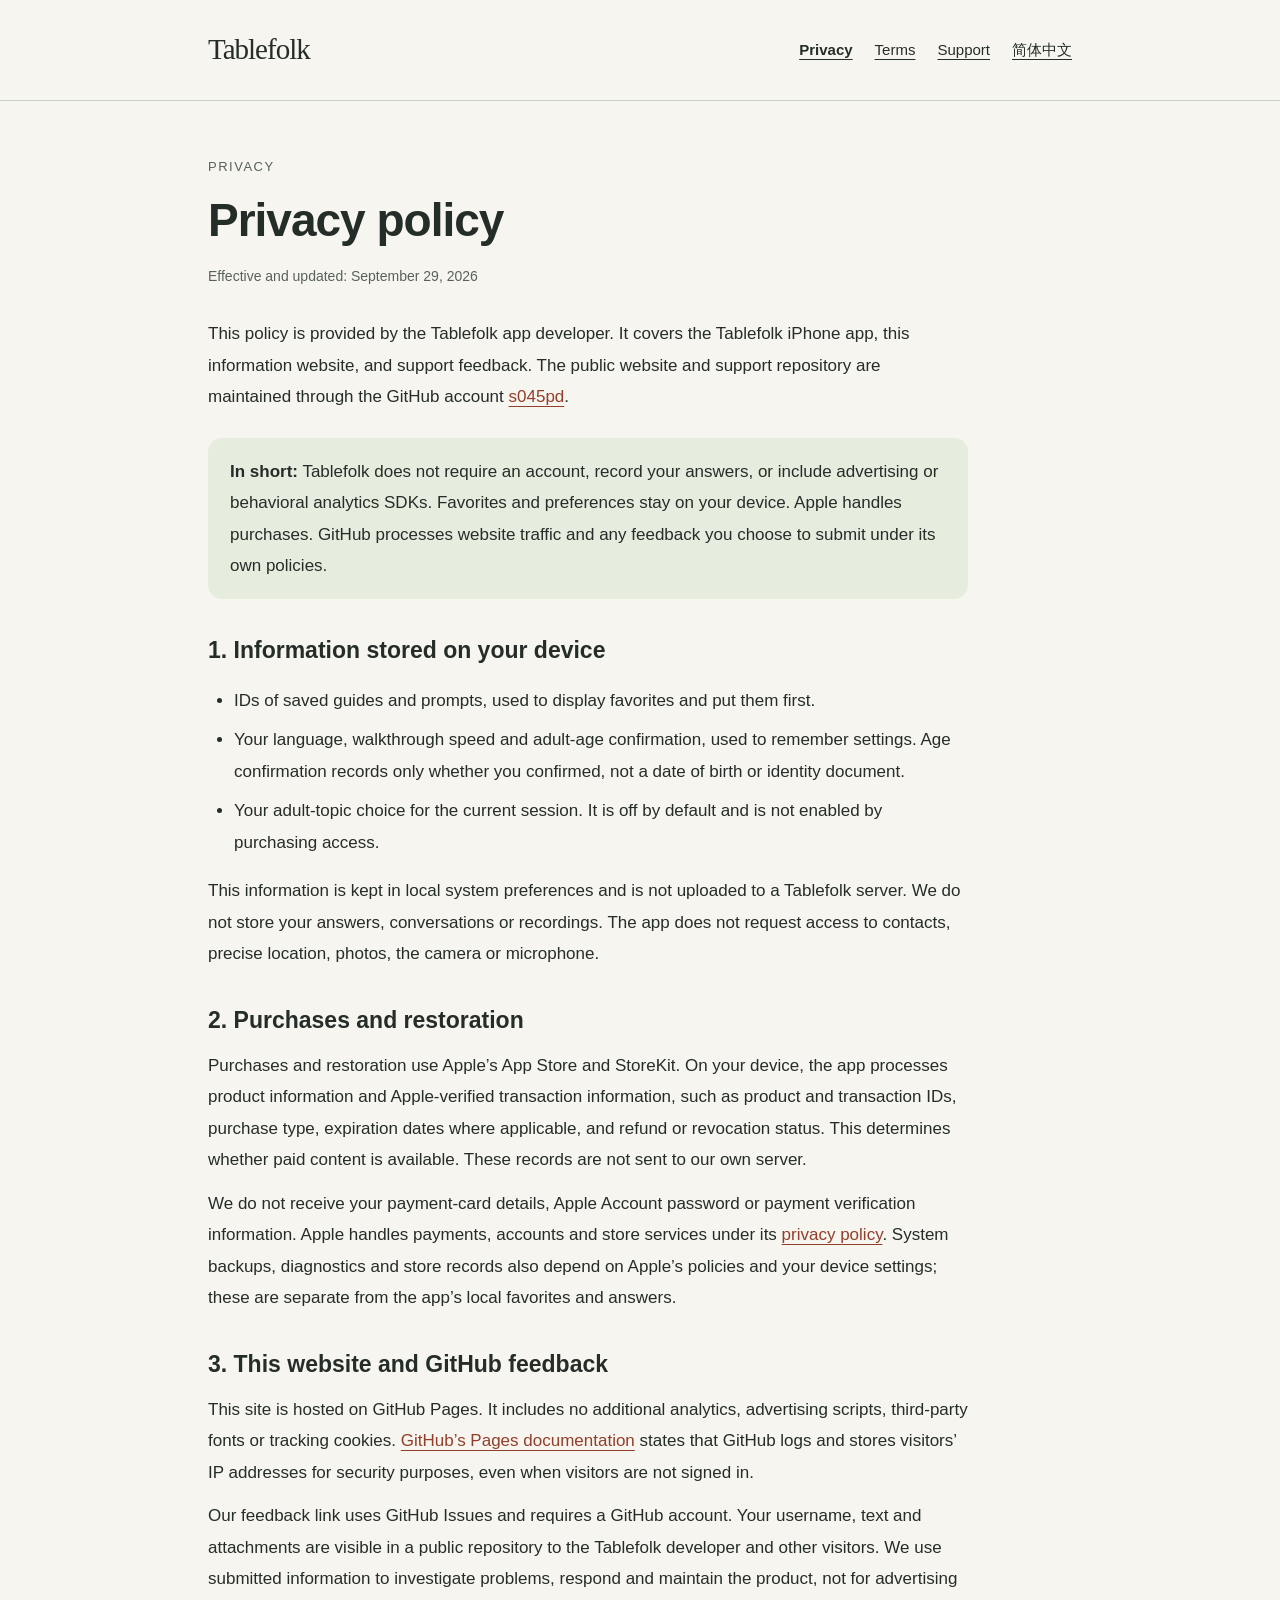
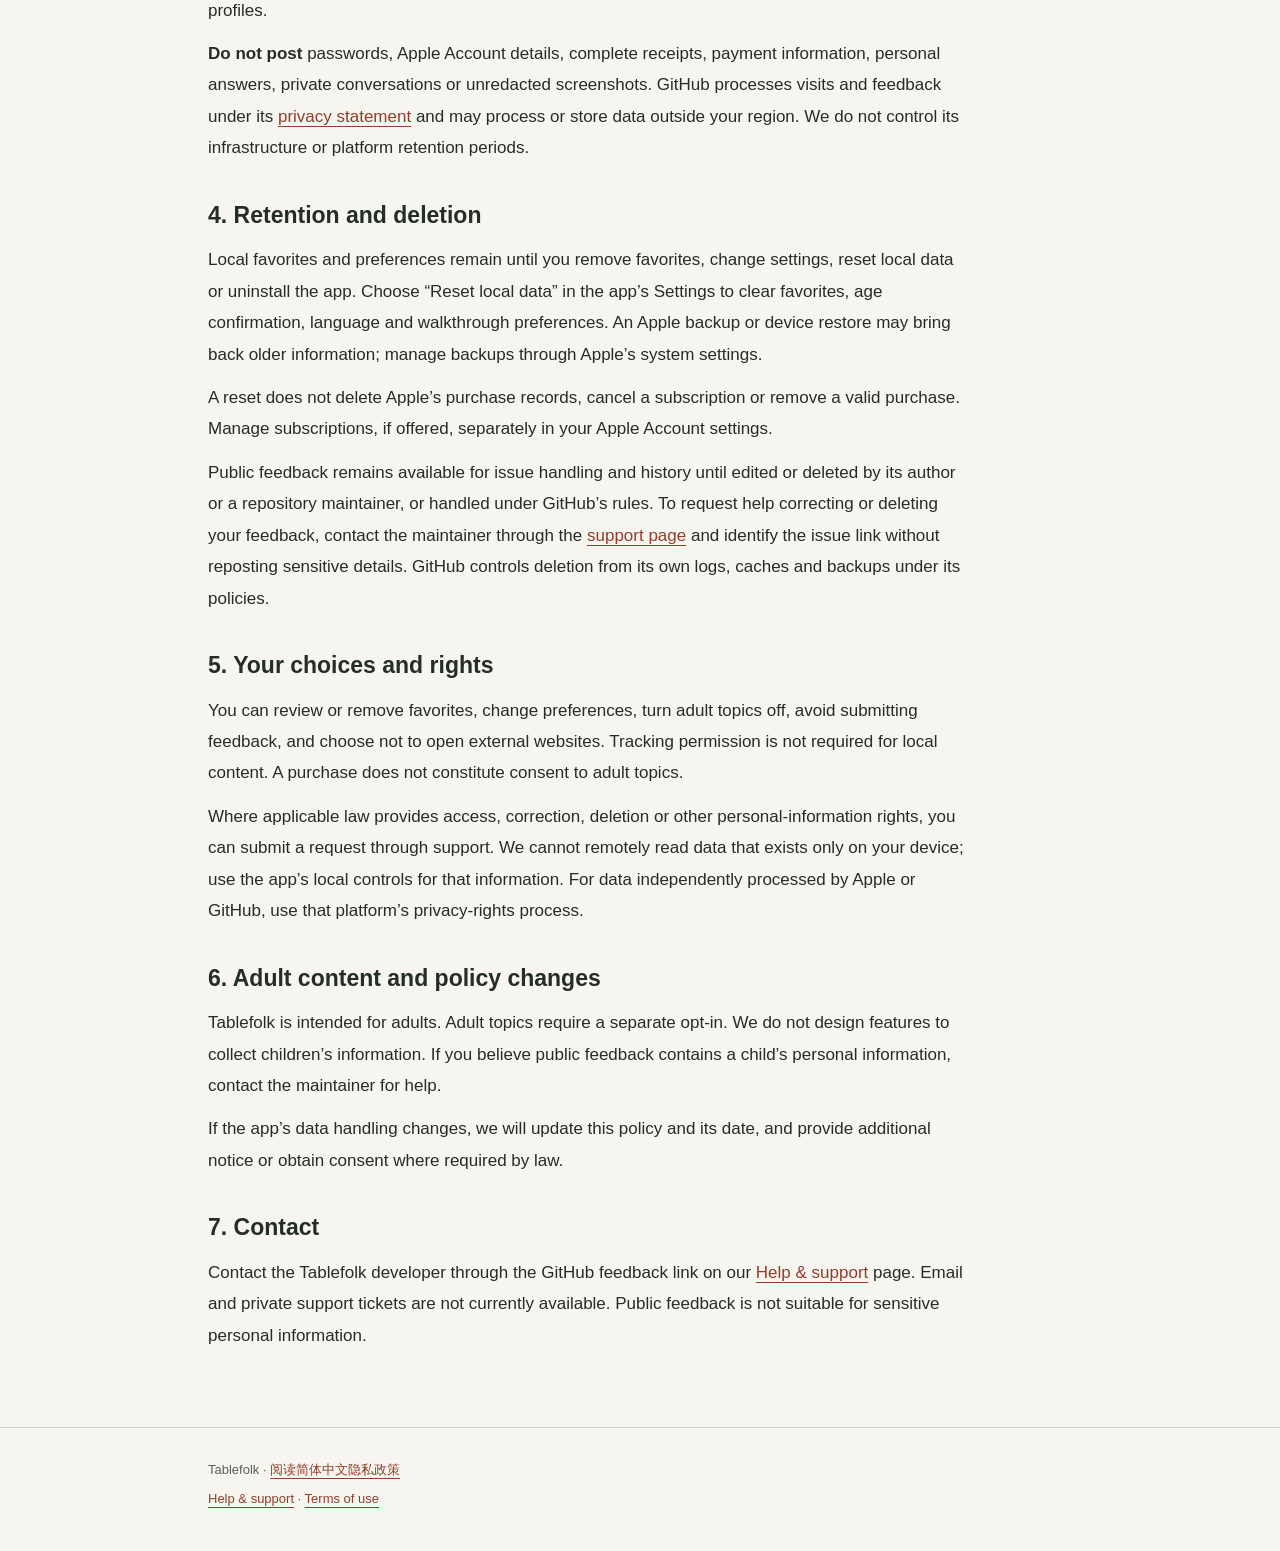
==== privacy-en.html @ b2bff4c4 "Publish bilingual Tablefolk privacy, terms and support pages" ====
<!doctype html>
<html lang="en">
<head>
  <meta charset="utf-8">
  <meta name="viewport" content="width=device-width, initial-scale=1">
  <meta name="description" content="Tablefolk privacy policy: on-device preferences, Apple purchases, GitHub Pages traffic and public support feedback.">
  <title>Privacy Policy · Tablefolk</title>
  <link rel="stylesheet" href="styles.css">
</head>
<body>
<a class="skip" href="#content">Skip to content</a>
<header><div class="shell header-row"><a class="brand" href="index.html">Tablefolk</a><nav aria-label="Site navigation"><a href="privacy-en.html" aria-current="page">Privacy</a><a href="terms-en.html">Terms</a><a href="support-en.html">Support</a><a href="privacy.html" lang="zh-Hans">简体中文</a></nav></div></header>
<div class="shell"><main id="content">
  <p class="eyebrow">Privacy</p><h1>Privacy policy</h1>
  <p class="meta">Effective and updated: September 29, 2026</p>
  <p>This policy is provided by the Tablefolk app developer. It covers the Tablefolk iPhone app, this information website, and support feedback. The public website and support repository are maintained through the GitHub account <a href="https://github.com/s045pd">s045pd</a>.</p>
  <div class="note"><p><strong>In short:</strong> Tablefolk does not require an account, record your answers, or include advertising or behavioral analytics SDKs. Favorites and preferences stay on your device. Apple handles purchases. GitHub processes website traffic and any feedback you choose to submit under its own policies.</p></div>
  <h2>1. Information stored on your device</h2>
  <ul>
    <li>IDs of saved guides and prompts, used to display favorites and put them first.</li>
    <li>Your language, walkthrough speed and adult-age confirmation, used to remember settings. Age confirmation records only whether you confirmed, not a date of birth or identity document.</li>
    <li>Your adult-topic choice for the current session. It is off by default and is not enabled by purchasing access.</li>
  </ul>
  <p>This information is kept in local system preferences and is not uploaded to a Tablefolk server. We do not store your answers, conversations or recordings. The app does not request access to contacts, precise location, photos, the camera or microphone.</p>
  <h2>2. Purchases and restoration</h2>
  <p>Purchases and restoration use Apple’s App Store and StoreKit. On your device, the app processes product information and Apple-verified transaction information, such as product and transaction IDs, purchase type, expiration dates where applicable, and refund or revocation status. This determines whether paid content is available. These records are not sent to our own server.</p>
  <p>We do not receive your payment-card details, Apple Account password or payment verification information. Apple handles payments, accounts and store services under its <a href="https://www.apple.com/legal/privacy/">privacy policy</a>. System backups, diagnostics and store records also depend on Apple’s policies and your device settings; these are separate from the app’s local favorites and answers.</p>
  <h2>3. This website and GitHub feedback</h2>
  <p>This site is hosted on GitHub Pages. It includes no additional analytics, advertising scripts, third-party fonts or tracking cookies. <a href="https://docs.github.com/en/pages/getting-started-with-github-pages/what-is-github-pages">GitHub’s Pages documentation</a> states that GitHub logs and stores visitors’ IP addresses for security purposes, even when visitors are not signed in.</p>
  <p>Our feedback link uses GitHub Issues and requires a GitHub account. Your username, text and attachments are visible in a public repository to the Tablefolk developer and other visitors. We use submitted information to investigate problems, respond and maintain the product, not for advertising profiles.</p>
  <p><strong>Do not post</strong> passwords, Apple Account details, complete receipts, payment information, personal answers, private conversations or unredacted screenshots. GitHub processes visits and feedback under its <a href="https://docs.github.com/en/site-policy/privacy-policies/github-general-privacy-statement">privacy statement</a> and may process or store data outside your region. We do not control its infrastructure or platform retention periods.</p>
  <h2>4. Retention and deletion</h2>
  <p>Local favorites and preferences remain until you remove favorites, change settings, reset local data or uninstall the app. Choose “Reset local data” in the app’s Settings to clear favorites, age confirmation, language and walkthrough preferences. An Apple backup or device restore may bring back older information; manage backups through Apple’s system settings.</p>
  <p>A reset does not delete Apple’s purchase records, cancel a subscription or remove a valid purchase. Manage subscriptions, if offered, separately in your Apple Account settings.</p>
  <p>Public feedback remains available for issue handling and history until edited or deleted by its author or a repository maintainer, or handled under GitHub’s rules. To request help correcting or deleting your feedback, contact the maintainer through the <a href="support-en.html">support page</a> and identify the issue link without reposting sensitive details. GitHub controls deletion from its own logs, caches and backups under its policies.</p>
  <h2>5. Your choices and rights</h2>
  <p>You can review or remove favorites, change preferences, turn adult topics off, avoid submitting feedback, and choose not to open external websites. Tracking permission is not required for local content. A purchase does not constitute consent to adult topics.</p>
  <p>Where applicable law provides access, correction, deletion or other personal-information rights, you can submit a request through support. We cannot remotely read data that exists only on your device; use the app’s local controls for that information. For data independently processed by Apple or GitHub, use that platform’s privacy-rights process.</p>
  <h2>6. Adult content and policy changes</h2>
  <p>Tablefolk is intended for adults. Adult topics require a separate opt-in. We do not design features to collect children’s information. If you believe public feedback contains a child’s personal information, contact the maintainer for help.</p>
  <p>If the app’s data handling changes, we will update this policy and its date, and provide additional notice or obtain consent where required by law.</p>
  <h2>7. Contact</h2>
  <p>Contact the Tablefolk developer through the GitHub feedback link on our <a href="support-en.html">Help &amp; support</a> page. Email and private support tickets are not currently available. Public feedback is not suitable for sensitive personal information.</p>
</main></div>
<footer><div class="shell"><p>Tablefolk · <a href="privacy.html" lang="zh-Hans">阅读简体中文隐私政策</a></p><p><a href="support-en.html">Help &amp; support</a> · <a href="terms-en.html">Terms of use</a></p></div></footer>
</body></html>
---- styles.css ----
:root{color-scheme:light;--paper:#f7f5ef;--ink:#252d29;--muted:#56625b;--sage:#e6eddf;--line:#c9d1c5;--accent:#913f2b}
*{box-sizing:border-box}
html{scroll-behavior:smooth}
body{margin:0;background:var(--paper);color:var(--ink);font-family:-apple-system,BlinkMacSystemFont,"Segoe UI","PingFang SC","Microsoft YaHei",sans-serif;font-size:17px;line-height:1.85}
a{color:var(--accent);text-underline-offset:4px;overflow-wrap:anywhere}
a:hover{text-decoration-thickness:2px}
a:focus-visible{outline:3px solid var(--accent);outline-offset:5px;border-radius:3px}
.skip{position:absolute;top:8px;left:16px;transform:translateY(-150%);background:white;padding:8px 16px;z-index:2}
.skip:focus{transform:none}
.shell{max-width:920px;margin:auto;padding:0 28px}
header{border-bottom:1px solid var(--line)}
.header-row{display:flex;justify-content:space-between;align-items:center;gap:20px;padding-top:23px;padding-bottom:23px;flex-wrap:wrap}
.brand{font-family:Georgia,"Times New Roman",serif;font-size:29px;color:var(--ink);text-decoration:none;letter-spacing:-1px}
nav{display:flex;gap:10px 22px;flex-wrap:wrap}
nav a{font-size:15px;color:var(--ink);padding:5px 0}
nav a[aria-current="page"]{font-weight:700}
main{padding:54px 0 64px;max-width:760px}
.eyebrow{margin:0 0 12px;color:var(--muted);font-size:13px;letter-spacing:1.5px;text-transform:uppercase}
h1{font-size:clamp(32px,6vw,46px);line-height:1.3;letter-spacing:-1px;margin:0 0 14px}
h2{font-size:23px;line-height:1.5;margin:34px 0 10px}
h3{font-size:18px;line-height:1.6;margin:22px 0 8px}
p{margin:12px 0}
.meta{font-size:14px;color:var(--muted);margin-bottom:28px}
.lead{font-size:20px;line-height:1.75;max-width:690px}
.note{background:var(--sage);padding:18px 22px;border-radius:14px;margin:25px 0}
.note p:first-child{margin-top:0}.note p:last-child{margin-bottom:0}
ul,ol{padding-left:26px}li{margin:8px 0}
.cards{display:grid;grid-template-columns:repeat(3,1fr);gap:16px;margin:30px 0}
.card{display:block;padding:22px;background:white;border:1px solid var(--line);border-radius:15px;text-decoration:none;color:var(--ink)}
.card strong{display:block;font-size:19px;margin-bottom:9px}.card span{font-size:15px;color:var(--muted)}
.card:hover{border-color:var(--accent)}
.button{display:inline-block;background:var(--ink);color:white;padding:10px 20px;border-radius:10px;text-decoration:none;margin:8px 0}
footer{border-top:1px solid var(--line);padding:25px 0 35px;color:var(--muted);font-size:13px}
footer p{margin:5px 0}
@media(max-width:620px){body{font-size:16px}.shell{padding:0 22px}main{padding-top:35px}.header-row{gap:10px}.cards{grid-template-columns:1fr}.card{padding:19px}.note{padding:16px 18px}nav{gap:8px 18px}}
@media(prefers-reduced-motion:reduce){html{scroll-behavior:auto}}
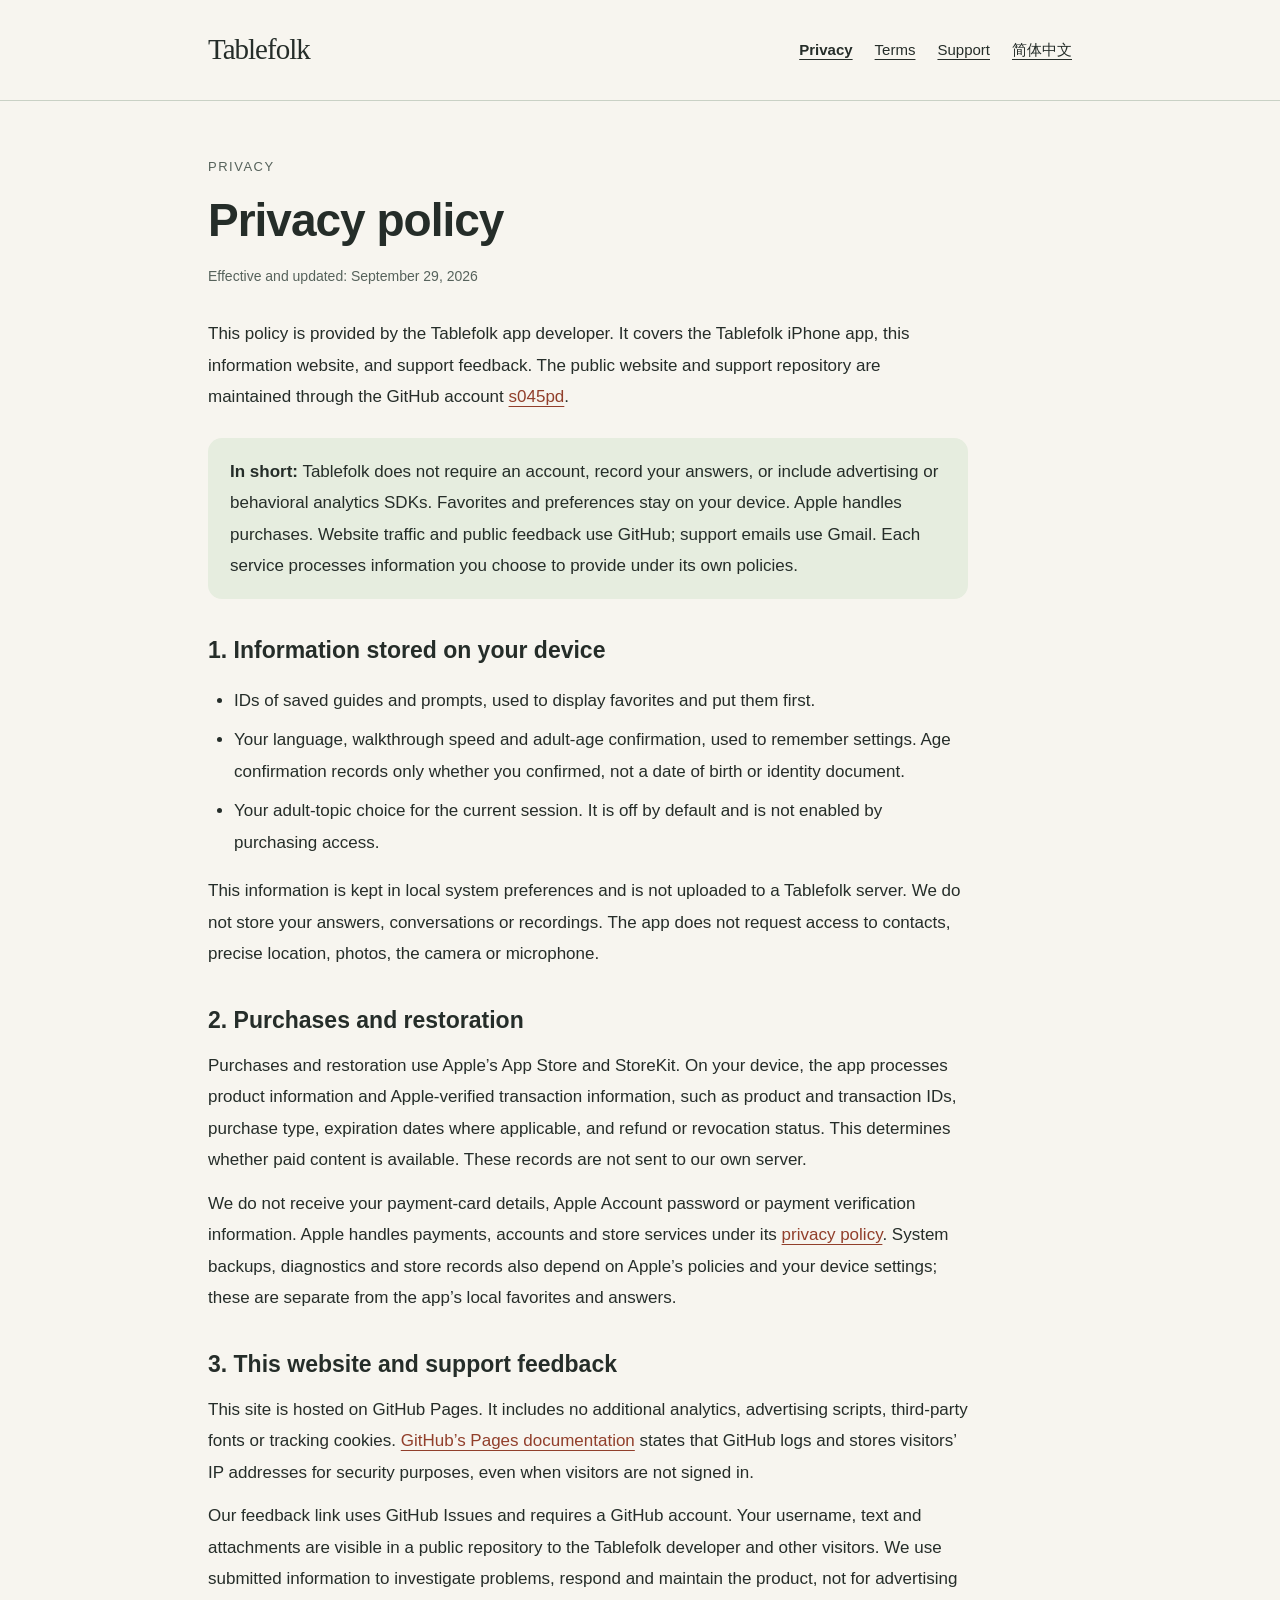
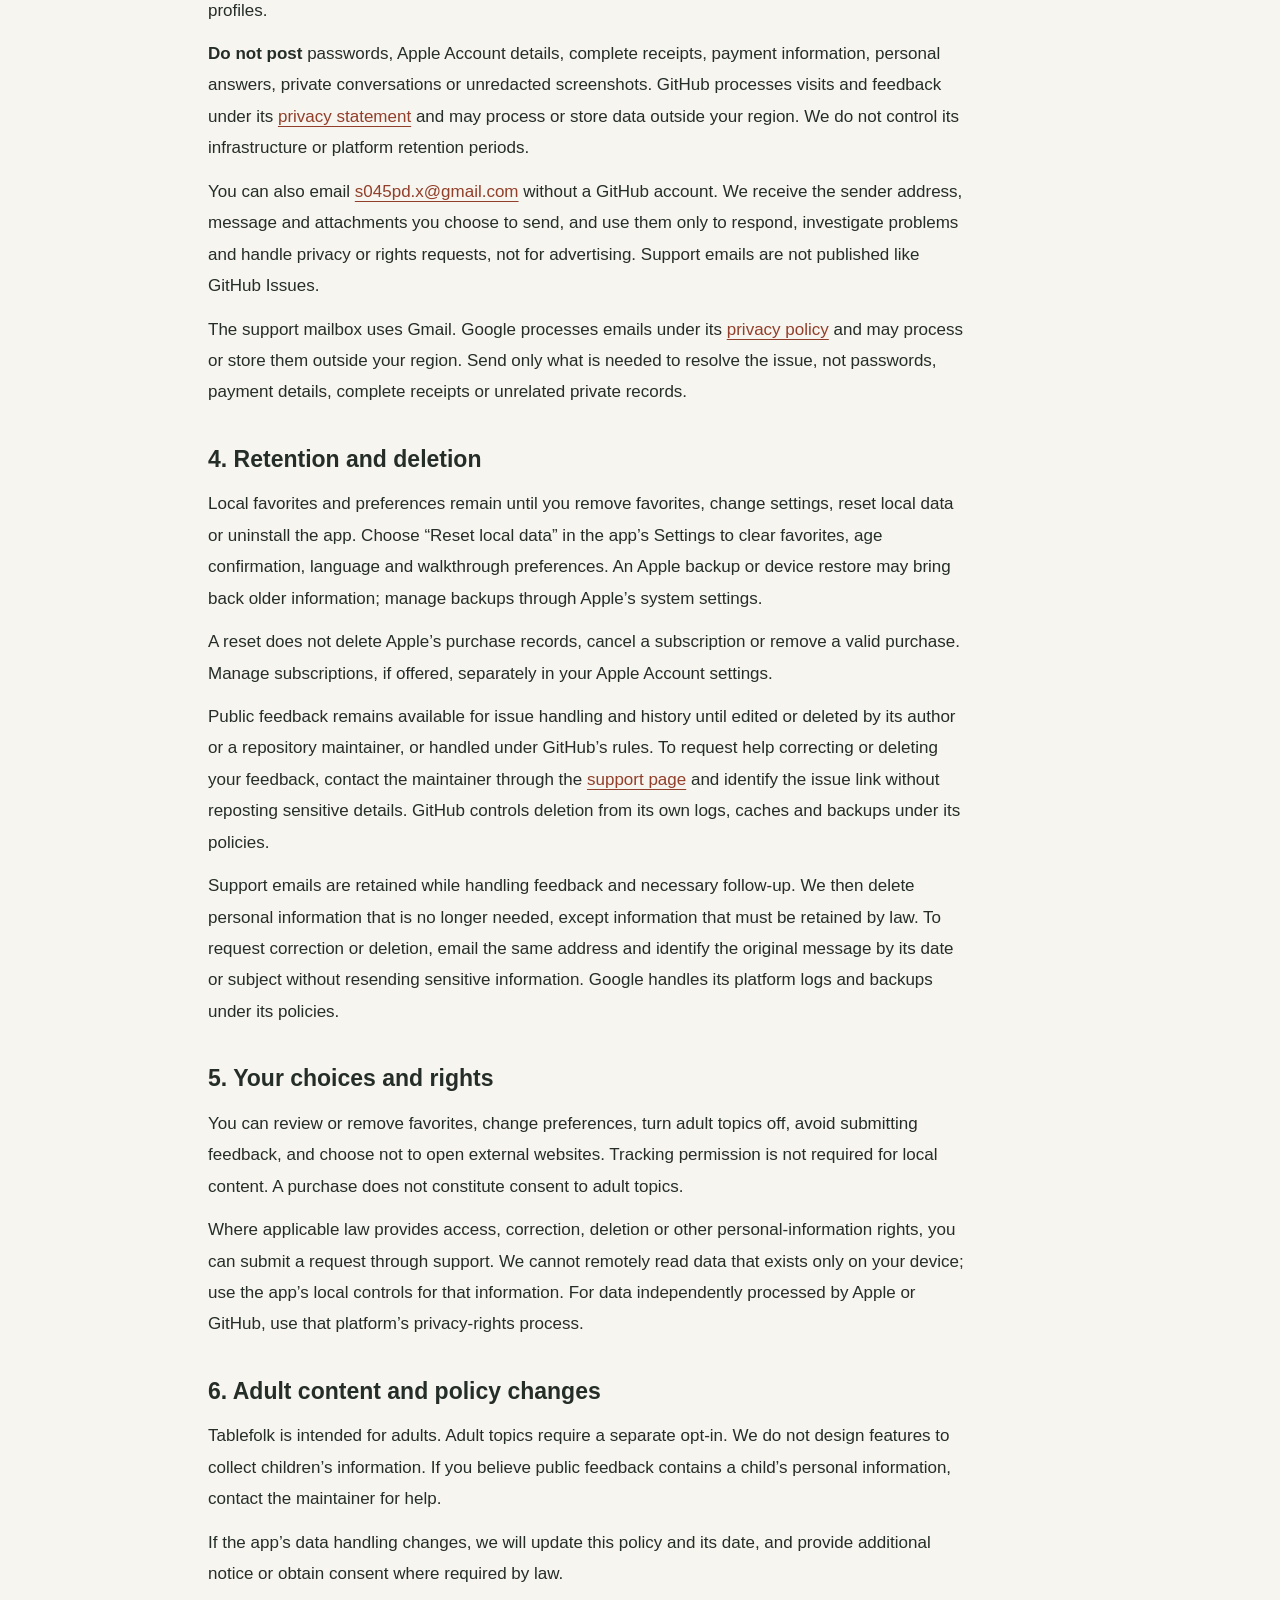
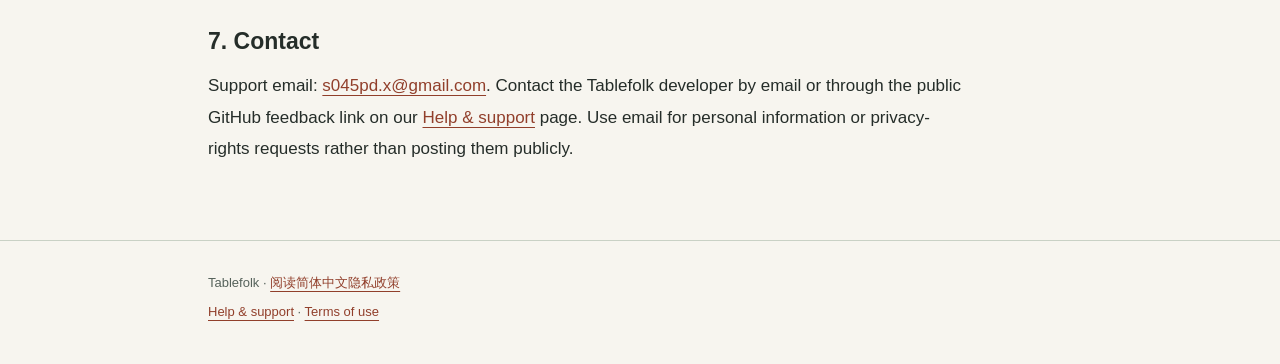
==== commit dd22c3b4: "Add provided support email to bilingual policies and support pages" ====
--- a/privacy-en.html
+++ b/privacy-en.html
@@ -3,7 +3,7 @@
 <head>
   <meta charset="utf-8">
   <meta name="viewport" content="width=device-width, initial-scale=1">
-  <meta name="description" content="Tablefolk privacy policy: on-device preferences, Apple purchases, GitHub Pages traffic and public support feedback.">
+  <meta name="description" content="Tablefolk privacy policy: on-device preferences, Apple purchases, website traffic and support feedback.">
   <title>Privacy Policy · Tablefolk</title>
   <link rel="stylesheet" href="styles.css">
 </head>
@@ -14,7 +14,7 @@
   <p class="eyebrow">Privacy</p><h1>Privacy policy</h1>
   <p class="meta">Effective and updated: September 29, 2026</p>
   <p>This policy is provided by the Tablefolk app developer. It covers the Tablefolk iPhone app, this information website, and support feedback. The public website and support repository are maintained through the GitHub account <a href="https://github.com/s045pd">s045pd</a>.</p>
-  <div class="note"><p><strong>In short:</strong> Tablefolk does not require an account, record your answers, or include advertising or behavioral analytics SDKs. Favorites and preferences stay on your device. Apple handles purchases. GitHub processes website traffic and any feedback you choose to submit under its own policies.</p></div>
+  <div class="note"><p><strong>In short:</strong> Tablefolk does not require an account, record your answers, or include advertising or behavioral analytics SDKs. Favorites and preferences stay on your device. Apple handles purchases. Website traffic and public feedback use GitHub; support emails use Gmail. Each service processes information you choose to provide under its own policies.</p></div>
   <h2>1. Information stored on your device</h2>
   <ul>
     <li>IDs of saved guides and prompts, used to display favorites and put them first.</li>
@@ -25,14 +25,17 @@
   <h2>2. Purchases and restoration</h2>
   <p>Purchases and restoration use Apple’s App Store and StoreKit. On your device, the app processes product information and Apple-verified transaction information, such as product and transaction IDs, purchase type, expiration dates where applicable, and refund or revocation status. This determines whether paid content is available. These records are not sent to our own server.</p>
   <p>We do not receive your payment-card details, Apple Account password or payment verification information. Apple handles payments, accounts and store services under its <a href="https://www.apple.com/legal/privacy/">privacy policy</a>. System backups, diagnostics and store records also depend on Apple’s policies and your device settings; these are separate from the app’s local favorites and answers.</p>
-  <h2>3. This website and GitHub feedback</h2>
+  <h2>3. This website and support feedback</h2>
   <p>This site is hosted on GitHub Pages. It includes no additional analytics, advertising scripts, third-party fonts or tracking cookies. <a href="https://docs.github.com/en/pages/getting-started-with-github-pages/what-is-github-pages">GitHub’s Pages documentation</a> states that GitHub logs and stores visitors’ IP addresses for security purposes, even when visitors are not signed in.</p>
   <p>Our feedback link uses GitHub Issues and requires a GitHub account. Your username, text and attachments are visible in a public repository to the Tablefolk developer and other visitors. We use submitted information to investigate problems, respond and maintain the product, not for advertising profiles.</p>
   <p><strong>Do not post</strong> passwords, Apple Account details, complete receipts, payment information, personal answers, private conversations or unredacted screenshots. GitHub processes visits and feedback under its <a href="https://docs.github.com/en/site-policy/privacy-policies/github-general-privacy-statement">privacy statement</a> and may process or store data outside your region. We do not control its infrastructure or platform retention periods.</p>
+  <p>You can also email <a href="mailto:s045pd.x@gmail.com">s045pd.x@gmail.com</a> without a GitHub account. We receive the sender address, message and attachments you choose to send, and use them only to respond, investigate problems and handle privacy or rights requests, not for advertising. Support emails are not published like GitHub Issues.</p>
+  <p>The support mailbox uses Gmail. Google processes emails under its <a href="https://policies.google.com/privacy?hl=en">privacy policy</a> and may process or store them outside your region. Send only what is needed to resolve the issue, not passwords, payment details, complete receipts or unrelated private records.</p>
   <h2>4. Retention and deletion</h2>
   <p>Local favorites and preferences remain until you remove favorites, change settings, reset local data or uninstall the app. Choose “Reset local data” in the app’s Settings to clear favorites, age confirmation, language and walkthrough preferences. An Apple backup or device restore may bring back older information; manage backups through Apple’s system settings.</p>
   <p>A reset does not delete Apple’s purchase records, cancel a subscription or remove a valid purchase. Manage subscriptions, if offered, separately in your Apple Account settings.</p>
   <p>Public feedback remains available for issue handling and history until edited or deleted by its author or a repository maintainer, or handled under GitHub’s rules. To request help correcting or deleting your feedback, contact the maintainer through the <a href="support-en.html">support page</a> and identify the issue link without reposting sensitive details. GitHub controls deletion from its own logs, caches and backups under its policies.</p>
+  <p>Support emails are retained while handling feedback and necessary follow-up. We then delete personal information that is no longer needed, except information that must be retained by law. To request correction or deletion, email the same address and identify the original message by its date or subject without resending sensitive information. Google handles its platform logs and backups under its policies.</p>
   <h2>5. Your choices and rights</h2>
   <p>You can review or remove favorites, change preferences, turn adult topics off, avoid submitting feedback, and choose not to open external websites. Tracking permission is not required for local content. A purchase does not constitute consent to adult topics.</p>
   <p>Where applicable law provides access, correction, deletion or other personal-information rights, you can submit a request through support. We cannot remotely read data that exists only on your device; use the app’s local controls for that information. For data independently processed by Apple or GitHub, use that platform’s privacy-rights process.</p>
@@ -40,7 +43,7 @@
   <p>Tablefolk is intended for adults. Adult topics require a separate opt-in. We do not design features to collect children’s information. If you believe public feedback contains a child’s personal information, contact the maintainer for help.</p>
   <p>If the app’s data handling changes, we will update this policy and its date, and provide additional notice or obtain consent where required by law.</p>
   <h2>7. Contact</h2>
-  <p>Contact the Tablefolk developer through the GitHub feedback link on our <a href="support-en.html">Help &amp; support</a> page. Email and private support tickets are not currently available. Public feedback is not suitable for sensitive personal information.</p>
+  <p>Support email: <a href="mailto:s045pd.x@gmail.com">s045pd.x@gmail.com</a>. Contact the Tablefolk developer by email or through the public GitHub feedback link on our <a href="support-en.html">Help &amp; support</a> page. Use email for personal information or privacy-rights requests rather than posting them publicly.</p>
 </main></div>
 <footer><div class="shell"><p>Tablefolk · <a href="privacy.html" lang="zh-Hans">阅读简体中文隐私政策</a></p><p><a href="support-en.html">Help &amp; support</a> · <a href="terms-en.html">Terms of use</a></p></div></footer>
 </body></html>
